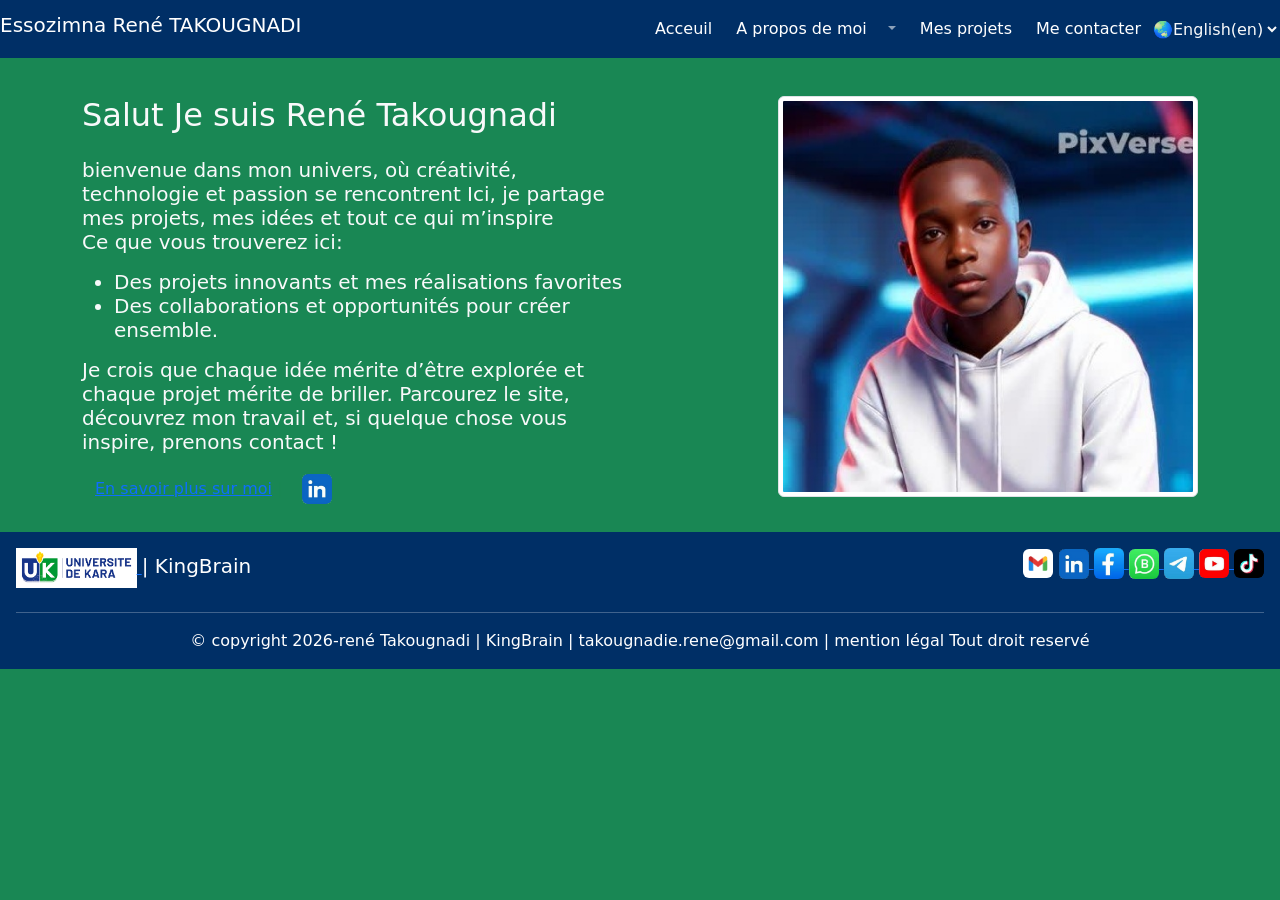
==== index.html @ d770fad6 "Deposit" ====
<!DOCTYPE html>
<html lang="fr">
    <head>
        <meta charset="UTF-8">
        <meta name="viewport" content="width=device-width, initial-scale=1.0">
        <title>Acceuil</title>
        <link rel="stylesheet" href="bootstrap.css">
        <link rel="stylesheet" href="bootstrap.min.css">
        <script src="bootstrap.js"></script>
        <script src="bootstrap.bundle.min.js"></script>
        <script src="jquery.js"></script>
    </head>
    <body class="bg-success text-light" style="margin: 0px; padding: 0px;">

        <header style="position: fixed;  left: 0; right: 0; background-color: #002f66; color: white;">    
            <nav class="navbar navbar-expand-lg navbar-dark">
                <a href="a_propos.html" class="nav-link"><h5 class="navbar-brand">Essozimna René TAKOUGNADI</h5></a>                   
                <button class="navbar-toggler" float="right" data-bs-toggle="collapse" data-bs-target="#menu">
                    Menu
                    <span class="navbar-toggler-icon"></span>
                </button>
                    <div class="collapse navbar-collapse" id="menu">
                        <ul class="navbar-nav ms-auto gap-2">
                            <li class="nav-item"><a href="index.html" class="nav-link d-inline text-white" >Acceuil</a></li>
                            <li class="nav-item dropdown">
                                <a href="a_propos.html" class="nav-link d-inline text-white">A propos de moi</a>
                                <a href="#" class="nav-link dropdown-toggle dropdown-toggle-split d-inline" role="button" data-bs-toggle="dropdown"></a>
                                <ul class="dropdown-menu">
                                    <li class="dropdown"><a href="#moi" class="dropdown-item">Presentation</a></li>
                                    <li class="dropdown"><a href="#comp" class="dropdown-item">Compétences</a></li>
                                    <li class="dropdown"><a href="#parcours" class="dropdown-item">Parcours</a></li>
                                    <li class="dropdown"><a href="#exppro" class="dropdown-item">Expérience proffessionnelle</a></li>
                                </ul>                               
                            </li>
                            <li class="nav-item"><a href="projet.html" class="nav-link d-inline text-white">Mes projets</a></li>
                            <li class="nav-item"><a href="contact.html" class="nav-link d-inline text-white">Me contacter</a></li>
                        </ul>
                    </div>                     
                </div> 
                <select style="float: right; border: none;" class="bg-transparent text-light d-block-inline">
                            
                    <option class="bg-light text-primary">🌏English(en)</option>
                    <option class="bg-light text-primary">🌏Français(fr)</option>
                </select>            
            </nav>                             
        </header>

        <!--Contenu-->
        <br><br><br><br>

        <section class="hero container">
            <div class="row">
                <div class="col-md-6 h5">
                    <p>
                        <span class="h2">Salut Je suis René Takougnadi</span><br><br>
                        bienvenue dans mon univers, où créativité, technologie et passion se rencontrent
                        Ici, je partage mes projets, mes idées et tout ce qui m’inspire<br>
                        Ce que vous trouverez ici:
                        <ul>
                            <li>Des projets innovants et mes réalisations favorites</li>
                            <li>Des collaborations et opportunités pour créer ensemble.</li>
                        </ul>
                        <p>
                            Je crois que chaque idée mérite d’être explorée et chaque projet mérite de briller. 
                            Parcourez le site, découvrez mon travail et, si quelque chose vous inspire, prenons contact !
                        </p>
                        <button class="btn btn-outline-success">
                            <a href="a_propos.html">En savoir plus sur moi</a> |
                        </button>
                        <a href="https://www.linkedin.com/in/essozimna-ren%C3%A9-takougnadi-261303391/?lipi=urn%3Ali%3Apage%3Ad_flagship3_feed%3BmwNUNf1jSlqGLLyle1q9UQ%3D%3D" target="_blank">
                            <img class="rounded" src="images/linkdin.jpg" alt="linkdin" width="30px">
                        </a>
                    </p>
                </div>
                <div class="col-md-6 text-center">             
                    <img style="float: right;" class="img-fluid img-thumbnail rounded" width="420px" src="images/photo3.jpg">       
                </div>
            </div>
        </section>
        
        <footer class="text-center p-3" style="background-color: #002f66; color: white;">
            <div style="float: left;" class="d-inline">
                <a href="https://univ-kara.org/">
                    <img height="40px" src="images/logouk.png" alt="universite de kara">
                </a>
                <span class="h5">| KingBrain</span>
            </div>
            <div>
                <div style="float: right;">
                    <a href="mailto:takougnadie.rene@gmail.com" target="_blank"><img class="rounded" width="30px" src="images/gmail.png" alt="mail"></a>
                    <a href="https://www.linkedin.com/in/essozimna-ren%C3%A9-takougnadi-261303391/?lipi=urn%3Ali%3Apage%3Ad_flagship3_feed%3BmwNUNf1jSlqGLLyle1q9UQ%3D%3D" target="_blank">
                        <img class="rounded" src="images/linkdin.jpg" alt="linkdin" width="30px">
                    </a>
                    <a href="https://web.facebook.com/stories/create/" target="_blank">
                        <img class="rounded" src="images/facebook.jpg" alt="facebook" width="30px">
                    </a>
                    <a href="https://wa.me/22897166139" target="_blank">
                        <img class="rounded" src="images/whatsapp.jpg" alt="whatsapp" width="30px">
                    </a>
                    <a href="https://t.me/Kingbrain2" target="_blank">
                        <img class="rounded" src="images/telegram.jpg" alt="telegram" width="30px">
                    </a>
                    <a href="https://www.youtube.com/@RenéTakougnadi" target="_blank">
                        <img class="rounded" src="images/youtube.jpg" alt="youtube" width="30px">
                    </a>
                    <a href="https://www.tiktok.com/@renetakougnadi" target="_blank">
                        <img class="rounded" src="images/tiktok.jpg" alt="tiktok" width="30px">
                    </a>

                </div>
            </div>            
            <br><br><hr>
            <p class="d-inline">&copy; copyright 2026-rené Takougnadi | KingBrain | takougnadie.rene@gmail.com | mention légal Tout droit reservé</p><br>        
        </footer>
    </body>
</html>
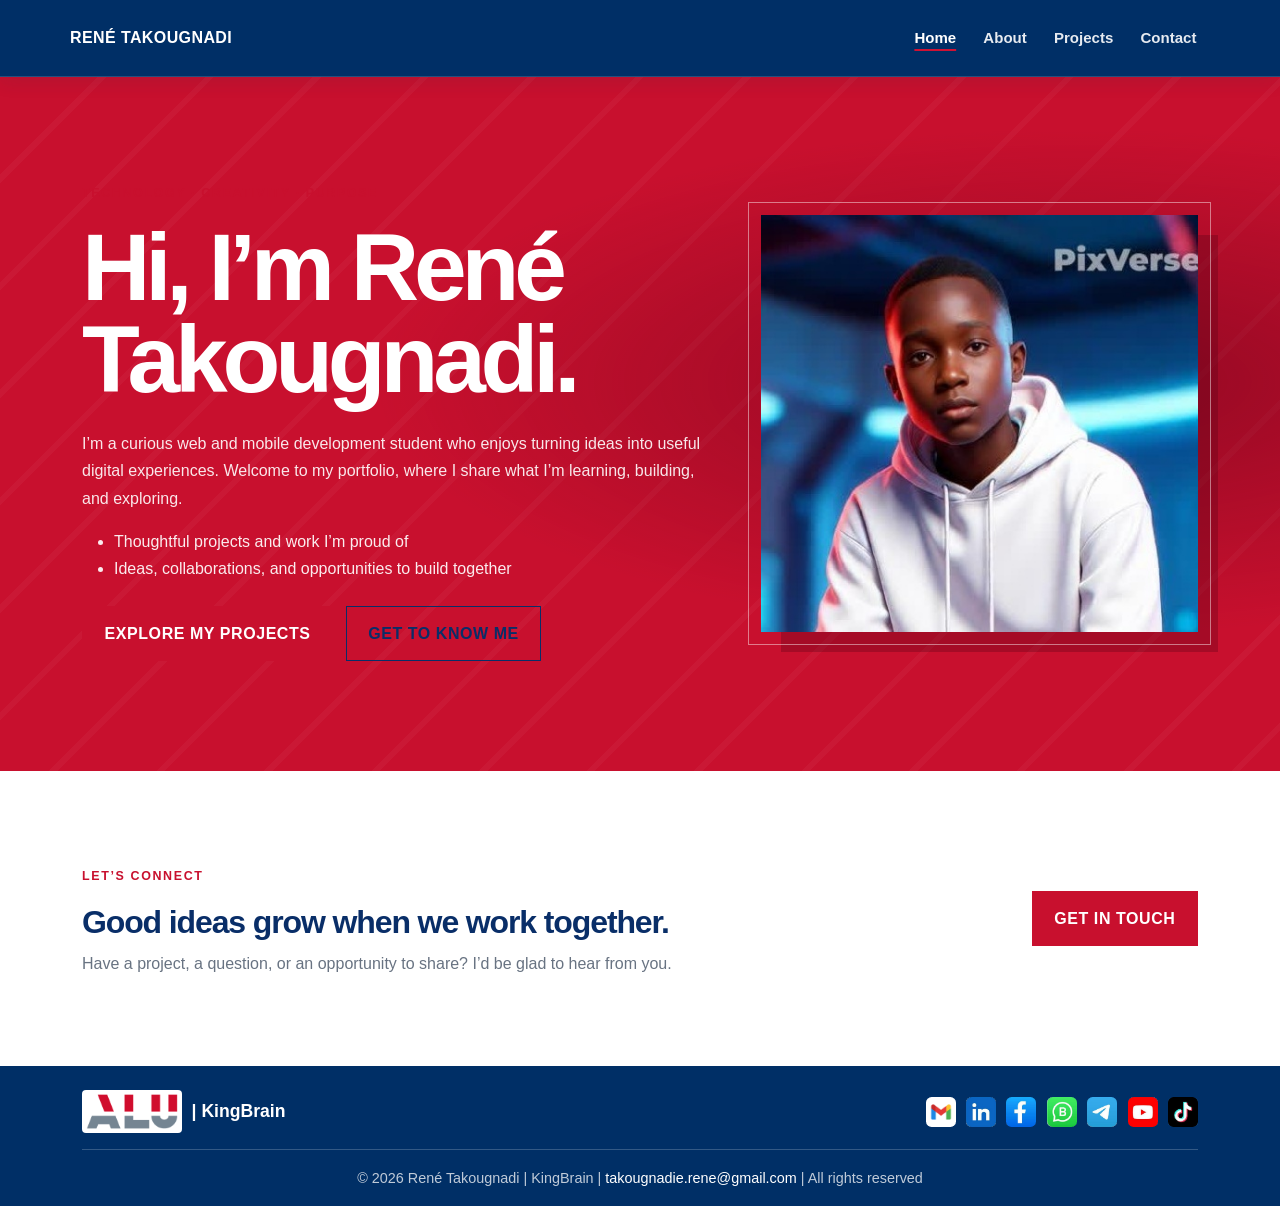
==== commit 24d02bd3: "Mise a jour experimental" ====
--- a/index.html
+++ b/index.html
@@ -1,116 +1,89 @@
-<!DOCTYPE html>
-<html lang="fr">
-    <head>
-        <meta charset="UTF-8">
-        <meta name="viewport" content="width=device-width, initial-scale=1.0">
-        <title>Acceuil</title>
-        <link rel="stylesheet" href="bootstrap.css">
-        <link rel="stylesheet" href="bootstrap.min.css">
-        <script src="bootstrap.js"></script>
-        <script src="bootstrap.bundle.min.js"></script>
-        <script src="jquery.js"></script>
-    </head>
-    <body class="bg-success text-light" style="margin: 0px; padding: 0px;">
+<!doctype html>
+<html lang="en">
+  <head>
+    <meta charset="UTF-8">
+    <meta name="viewport" content="width=device-width, initial-scale=1">
+    <meta name="theme-color" content="#182a45">
+    <title>René Takougnadi | Portfolio</title>
+    <link rel="stylesheet" href="bootstrap.min.css">
+    <link rel="stylesheet" href="site.css">
+  </head>
+  <body>
+    <header class="site-header">
+      <nav class="navbar navbar-expand-lg container" aria-label="Main navigation">
+        <a class="navbar-brand" href="index.html">RENÉ TAKOUGNADI</a>
+        <button class="navbar-toggler" type="button" data-bs-toggle="collapse" data-bs-target="#main-menu" aria-controls="main-menu" aria-expanded="false" aria-label="Toggle navigation">
+          <span class="navbar-toggler-icon"></span>
+        </button>
+        <div class="collapse navbar-collapse" id="main-menu">
+          <ul class="navbar-nav ms-auto">
+            <li class="nav-item"><a class="nav-link active" aria-current="page" href="index.html">Home</a></li>
+            <li class="nav-item"><a class="nav-link" href="a_propos.html">About</a></li>
+            <li class="nav-item"><a class="nav-link" href="projet.html">Projects</a></li>
+            <li class="nav-item"><a class="nav-link" href="contact.html">Contact</a></li>
+          </ul>
+        </div>
+      </nav>
+    </header>
 
-        <header style="position: fixed;  left: 0; right: 0; background-color: #002f66; color: white;">    
-            <nav class="navbar navbar-expand-lg navbar-dark">
-                <a href="a_propos.html" class="nav-link"><h5 class="navbar-brand">Essozimna René TAKOUGNADI</h5></a>                   
-                <button class="navbar-toggler" float="right" data-bs-toggle="collapse" data-bs-target="#menu">
-                    Menu
-                    <span class="navbar-toggler-icon"></span>
-                </button>
-                    <div class="collapse navbar-collapse" id="menu">
-                        <ul class="navbar-nav ms-auto gap-2">
-                            <li class="nav-item"><a href="index.html" class="nav-link d-inline text-white" >Acceuil</a></li>
-                            <li class="nav-item dropdown">
-                                <a href="a_propos.html" class="nav-link d-inline text-white">A propos de moi</a>
-                                <a href="#" class="nav-link dropdown-toggle dropdown-toggle-split d-inline" role="button" data-bs-toggle="dropdown"></a>
-                                <ul class="dropdown-menu">
-                                    <li class="dropdown"><a href="#moi" class="dropdown-item">Presentation</a></li>
-                                    <li class="dropdown"><a href="#comp" class="dropdown-item">Compétences</a></li>
-                                    <li class="dropdown"><a href="#parcours" class="dropdown-item">Parcours</a></li>
-                                    <li class="dropdown"><a href="#exppro" class="dropdown-item">Expérience proffessionnelle</a></li>
-                                </ul>                               
-                            </li>
-                            <li class="nav-item"><a href="projet.html" class="nav-link d-inline text-white">Mes projets</a></li>
-                            <li class="nav-item"><a href="contact.html" class="nav-link d-inline text-white">Me contacter</a></li>
-                        </ul>
-                    </div>                     
-                </div> 
-                <select style="float: right; border: none;" class="bg-transparent text-light d-block-inline">
-                            
-                    <option class="bg-light text-primary">🌏English(en)</option>
-                    <option class="bg-light text-primary">🌏Français(fr)</option>
-                </select>            
-            </nav>                             
-        </header>
+    <main>
+      <section class="hero">
+        <div class="container">
+          <div class="row align-items-center g-5">
+            <div class="col-lg-7">
+              <span class="eyebrow">Technology · Creativity · Purpose</span>
+              <h1>Hi, I’m René Takougnadi.</h1>
+              <p class="mt-4">I’m a curious web and mobile development student who enjoys turning ideas into useful digital experiences. Welcome to my portfolio, where I share what I’m learning, building, and exploring.</p>
+              <ul class="muted mb-4">
+                <li>Thoughtful projects and work I’m proud of</li>
+                <li>Ideas, collaborations, and opportunities to build together</li>
+              </ul>
+              <a class="btn btn-brand me-2 mb-2" href="projet.html">Explore my projects</a>
+              <a class="btn btn-outline-brand mb-2" href="a_propos.html">Get to know me</a>
+            </div>
+            <div class="col-lg-5 text-center">
+              <img class="hero-image" src="images/photo3.jpg" alt="René Takougnadi">
+            </div>
+          </div>
+        </div>
+      </section>
 
-        <!--Contenu-->
-        <br><br><br><br>
+      <section class="container section-space">
+        <div class="row align-items-center g-4">
+          <div class="col-lg-8">
+            <span class="eyebrow">Let’s connect</span>
+            <h2 class="section-title mb-2">Good ideas grow when we work together.</h2>
+            <p class="muted mb-0">Have a project, a question, or an opportunity to share? I’d be glad to hear from you.</p>
+          </div>
+          <div class="col-lg-4 text-lg-end">
+            <a class="btn btn-brand" href="contact.html">Get in touch</a>
+          </div>
+        </div>
+      </section>
+    </main>
 
-        <section class="hero container">
-            <div class="row">
-                <div class="col-md-6 h5">
-                    <p>
-                        <span class="h2">Salut Je suis René Takougnadi</span><br><br>
-                        bienvenue dans mon univers, où créativité, technologie et passion se rencontrent
-                        Ici, je partage mes projets, mes idées et tout ce qui m’inspire<br>
-                        Ce que vous trouverez ici:
-                        <ul>
-                            <li>Des projets innovants et mes réalisations favorites</li>
-                            <li>Des collaborations et opportunités pour créer ensemble.</li>
-                        </ul>
-                        <p>
-                            Je crois que chaque idée mérite d’être explorée et chaque projet mérite de briller. 
-                            Parcourez le site, découvrez mon travail et, si quelque chose vous inspire, prenons contact !
-                        </p>
-                        <button class="btn btn-outline-success">
-                            <a href="a_propos.html">En savoir plus sur moi</a> |
-                        </button>
-                        <a href="https://www.linkedin.com/in/essozimna-ren%C3%A9-takougnadi-261303391/?lipi=urn%3Ali%3Apage%3Ad_flagship3_feed%3BmwNUNf1jSlqGLLyle1q9UQ%3D%3D" target="_blank">
-                            <img class="rounded" src="images/linkdin.jpg" alt="linkdin" width="30px">
-                        </a>
-                    </p>
-                </div>
-                <div class="col-md-6 text-center">             
-                    <img style="float: right;" class="img-fluid img-thumbnail rounded" width="420px" src="images/photo3.jpg">       
-                </div>
-            </div>
-        </section>
-        
-        <footer class="text-center p-3" style="background-color: #002f66; color: white;">
-            <div style="float: left;" class="d-inline">
-                <a href="https://univ-kara.org/">
-                    <img height="40px" src="images/logouk.png" alt="universite de kara">
-                </a>
-                <span class="h5">| KingBrain</span>
-            </div>
-            <div>
-                <div style="float: right;">
-                    <a href="mailto:takougnadie.rene@gmail.com" target="_blank"><img class="rounded" width="30px" src="images/gmail.png" alt="mail"></a>
-                    <a href="https://www.linkedin.com/in/essozimna-ren%C3%A9-takougnadi-261303391/?lipi=urn%3Ali%3Apage%3Ad_flagship3_feed%3BmwNUNf1jSlqGLLyle1q9UQ%3D%3D" target="_blank">
-                        <img class="rounded" src="images/linkdin.jpg" alt="linkdin" width="30px">
-                    </a>
-                    <a href="https://web.facebook.com/stories/create/" target="_blank">
-                        <img class="rounded" src="images/facebook.jpg" alt="facebook" width="30px">
-                    </a>
-                    <a href="https://wa.me/22897166139" target="_blank">
-                        <img class="rounded" src="images/whatsapp.jpg" alt="whatsapp" width="30px">
-                    </a>
-                    <a href="https://t.me/Kingbrain2" target="_blank">
-                        <img class="rounded" src="images/telegram.jpg" alt="telegram" width="30px">
-                    </a>
-                    <a href="https://www.youtube.com/@RenéTakougnadi" target="_blank">
-                        <img class="rounded" src="images/youtube.jpg" alt="youtube" width="30px">
-                    </a>
-                    <a href="https://www.tiktok.com/@renetakougnadi" target="_blank">
-                        <img class="rounded" src="images/tiktok.jpg" alt="tiktok" width="30px">
-                    </a>
-
-                </div>
-            </div>            
-            <br><br><hr>
-            <p class="d-inline">&copy; copyright 2026-rené Takougnadi | KingBrain | takougnadie.rene@gmail.com | mention légal Tout droit reservé</p><br>        
-        </footer>
-    </body>
-</html>+    <footer class="site-footer">
+      <div class="container">
+        <div class="footer-top">
+          <div class="footer-brand">
+            <a href="https://www.alueducation.com/" target="_blank" rel="noopener noreferrer" aria-label="African Leadership University website">
+              <img class="alu-logo" src="images/alu-logo.png" alt="African Leadership University">
+            </a>
+            <span>| KingBrain</span>
+          </div>
+          <div class="social-links" aria-label="Social media">
+            <a href="mailto:takougnadie.rene@gmail.com" aria-label="Email René"><img src="images/gmail.png" alt=""></a>
+            <a href="https://www.linkedin.com/in/essozimna-ren%C3%A9-takougnadi-261303391/" target="_blank" rel="noopener noreferrer" aria-label="LinkedIn"><img src="images/linkdin.jpg" alt=""></a>
+            <a href="https://web.facebook.com/stories/create/" target="_blank" rel="noopener noreferrer" aria-label="Facebook"><img src="images/facebook.jpg" alt=""></a>
+            <a href="https://wa.me/22897166139" target="_blank" rel="noopener noreferrer" aria-label="WhatsApp"><img src="images/whatsapp.jpg" alt=""></a>
+            <a href="https://t.me/Kingbrain2" target="_blank" rel="noopener noreferrer" aria-label="Telegram"><img src="images/telegram.jpg" alt=""></a>
+            <a href="https://www.youtube.com/@RenéTakougnadi" target="_blank" rel="noopener noreferrer" aria-label="YouTube"><img src="images/youtube.jpg" alt=""></a>
+            <a href="https://www.tiktok.com/@renetakougnadi" target="_blank" rel="noopener noreferrer" aria-label="TikTok"><img src="images/tiktok.jpg" alt=""></a>
+          </div>
+        </div>
+        <div class="footer-meta">&copy; 2026 René Takougnadi | KingBrain | <a href="mailto:takougnadie.rene@gmail.com">takougnadie.rene@gmail.com</a> | All rights reserved</div>
+      </div>
+    </footer>
+    <script src="bootstrap.bundle.min.js"></script>
+  </body>
+</html>
--- a/site.css
+++ b/site.css
@@ -0,0 +1,429 @@
+:root {
+  --alu-navy: #182a45;
+  --alu-red: #cf1234;
+  --alu-blue: #547f9e;
+  --alu-brand-navy: #092e68;
+  --alu-brand-red: #c8102e;
+  --ink: #202a36;
+  --muted: #687382;
+  --paper: #f3f3f1;
+  --line: #e2e6eb;
+}
+
+* {
+  box-sizing: border-box;
+}
+
+html {
+  scroll-behavior: smooth;
+}
+
+body {
+  margin: 0;
+  padding-top: 76px;
+  background: #fff;
+  color: var(--ink);
+  font-family: Inter, "Segoe UI", Arial, sans-serif;
+  line-height: 1.7;
+}
+
+a {
+  color: var(--alu-red);
+}
+
+a:hover {
+  color: #a80e29;
+}
+
+.site-header {
+  position: fixed;
+  z-index: 1030;
+  inset: 0 0 auto;
+  background: #002f66;
+  border-bottom: 1px solid rgba(255, 255, 255, 0.15);
+  box-shadow: 0 4px 18px rgba(24, 42, 69, 0.12);
+}
+
+.site-header .navbar {
+  min-height: 76px;
+}
+
+.site-header .navbar-brand {
+  color: #fff;
+  font-size: 1rem;
+  font-weight: 750;
+  letter-spacing: 0.025em;
+}
+
+.site-header .nav-link {
+  color: rgba(255, 255, 255, 0.9);
+  font-size: 0.94rem;
+  font-weight: 600;
+  padding: 0.6rem 0.85rem !important;
+}
+
+.site-header .nav-link:hover,
+.site-header .nav-link.active {
+  color: #fff;
+  text-decoration: underline;
+  text-decoration-color: #cf1234;
+  text-decoration-thickness: 2px;
+  text-underline-offset: 0.4rem;
+}
+
+.navbar-toggler {
+  border-color: rgba(255, 255, 255, 0.5);
+}
+
+.site-header .navbar-toggler-icon {
+  filter: brightness(0) invert(1);
+}
+
+.hero {
+  position: relative;
+  overflow: hidden;
+  padding: clamp(4rem, 8vw, 7.5rem) 0;
+  background-color: var(--alu-brand-red);
+  background-image:
+    radial-gradient(ellipse at 84% 44%, rgba(86, 0, 23, 0.46), transparent 46%),
+    repeating-linear-gradient(135deg, transparent 0 70px, rgba(255, 255, 255, 0.035) 70px 76px);
+  color: #fff;
+}
+
+.eyebrow {
+  display: inline-block;
+  margin-bottom: 1rem;
+  color: var(--alu-brand-red);
+  font-size: 0.78rem;
+  font-weight: 750;
+  letter-spacing: 0.13em;
+  text-transform: uppercase;
+}
+
+.hero h1,
+.page-heading h1 {
+  color: var(--alu-brand-navy);
+  font-weight: 850;
+  letter-spacing: -0.055em;
+}
+
+.hero h1 {
+  max-width: 10ch;
+  color: #fff;
+  font-size: clamp(3.25rem, 7.4vw, 6.75rem);
+  line-height: 0.98;
+}
+
+.hero p {
+  max-width: 42rem;
+  color: rgba(255, 255, 255, 0.9);
+  font-size: clamp(1rem, 1.25vw, 1.2rem);
+}
+
+.hero ul {
+  color: rgba(255, 255, 255, 0.92);
+}
+
+.hero-image {
+  max-height: 540px;
+  width: 100%;
+  object-fit: cover;
+  object-position: center;
+  border-radius: 0;
+  outline: 1px solid rgba(255, 255, 255, 0.45);
+  outline-offset: 12px;
+  box-shadow: 20px 20px 0 rgba(83, 0, 20, 0.3);
+}
+
+.btn-brand {
+  border: 1px solid var(--alu-brand-red);
+  border-radius: 0;
+  background: var(--alu-brand-red);
+  color: #fff;
+  font-weight: 700;
+  padding: 0.9rem 1.35rem;
+  text-transform: uppercase;
+  letter-spacing: 0.035em;
+}
+
+.btn-brand:hover {
+  border-color: #a40d27;
+  background: #a40d27;
+  color: #fff;
+}
+
+.btn-outline-brand {
+  border: 1px solid var(--alu-brand-navy);
+  border-radius: 0;
+  color: var(--alu-brand-navy);
+  font-weight: 700;
+  padding: 0.9rem 1.35rem;
+  text-transform: uppercase;
+  letter-spacing: 0.035em;
+}
+
+.btn-outline-brand:hover {
+  background: var(--alu-brand-navy);
+  color: #fff;
+}
+
+.page-heading {
+  position: relative;
+  overflow: hidden;
+  padding: clamp(3.5rem, 7vw, 6.25rem) 0;
+  background-color: var(--alu-brand-red);
+  background-image:
+    radial-gradient(ellipse at 86% 45%, rgba(86, 0, 23, 0.44), transparent 45%),
+    repeating-linear-gradient(135deg, transparent 0 78px, rgba(255, 255, 255, 0.035) 78px 84px);
+  color: #fff;
+}
+
+.page-heading h1 {
+  max-width: 12ch;
+  margin-bottom: 0.8rem;
+  color: #fff;
+  font-size: clamp(3rem, 7vw, 5.5rem);
+  line-height: 0.98;
+}
+
+.page-heading p {
+  max-width: 44rem;
+  margin: 0;
+  color: rgba(255, 255, 255, 0.9);
+  font-size: clamp(1rem, 1.4vw, 1.18rem);
+}
+
+.page-heading .eyebrow {
+  color: rgba(255, 255, 255, 0.76);
+}
+
+.section-space {
+  padding-top: clamp(3.5rem, 7vw, 6rem);
+  padding-bottom: clamp(3.5rem, 7vw, 6rem);
+}
+
+.section-title {
+  margin-bottom: 1.5rem;
+  color: var(--alu-brand-navy);
+  font-weight: 800;
+  letter-spacing: -0.035em;
+}
+
+.surface-card,
+.project-card,
+.contact-card {
+  height: 100%;
+  border: 0;
+  border-top: 4px solid var(--alu-brand-red);
+  border-radius: 0;
+  background: #fff;
+  box-shadow: 0 10px 32px rgba(9, 46, 104, 0.09);
+}
+
+.surface-card {
+  padding: 1.75rem;
+}
+
+.surface-card h2,
+.surface-card h3,
+.project-card h2,
+.contact-card h2 {
+  color: var(--alu-brand-navy);
+  font-weight: 800;
+  letter-spacing: -0.025em;
+}
+
+.surface-card ul {
+  margin-bottom: 0;
+  padding-left: 1.2rem;
+}
+
+.surface-card li + li {
+  margin-top: 0.45rem;
+}
+
+.project-card {
+  display: flex;
+  flex-direction: column;
+  overflow: hidden;
+  transition: transform 180ms ease, box-shadow 180ms ease;
+}
+
+.project-card:hover {
+  transform: translateY(-5px);
+  box-shadow: 0 18px 40px rgba(9, 46, 104, 0.16);
+}
+
+.project-card .card-body {
+  padding: 1.75rem;
+}
+
+.project-card .card-title {
+  color: var(--alu-brand-navy);
+  font-size: 1.55rem;
+  font-weight: 800;
+}
+
+.project-card .card-text,
+.muted {
+  color: var(--muted);
+}
+
+.project-card .card-footer {
+  margin-top: auto;
+  padding: 0 1.75rem 1.75rem;
+  border: 0;
+  background: #fff;
+}
+
+.badge-tech {
+  margin: 0 0.3rem 0.35rem 0;
+  border-radius: 0;
+  background: #e9edf3;
+  color: var(--alu-brand-navy);
+  font-weight: 650;
+}
+
+.contact-card {
+  padding: clamp(1.5rem, 3vw, 2.25rem);
+}
+
+.contact-details {
+  border-top: 0;
+  background: var(--alu-brand-navy);
+  color: #fff;
+}
+
+.contact-details h2,
+.contact-details strong {
+  color: #fff;
+}
+
+.contact-details .muted {
+  color: rgba(255, 255, 255, 0.8);
+}
+
+.contact-details a {
+  color: #ffb4c0;
+}
+
+.contact-map {
+  min-height: 320px;
+  width: 100%;
+  border: 0;
+  border-radius: 0;
+}
+
+.form-control,
+.form-select {
+  min-height: 48px;
+  border: 1px solid #d4dbe4;
+  border-radius: 0;
+}
+
+textarea.form-control {
+  min-height: 150px;
+}
+
+.form-control:focus,
+.form-select:focus {
+  border-color: var(--alu-brand-red);
+  box-shadow: 0 0 0 0.2rem rgba(200, 16, 46, 0.12);
+}
+
+.site-footer {
+  padding: 1.5rem 0 1rem;
+  background: #002f66;
+  color: #fff;
+}
+
+.site-footer a {
+  color: #fff;
+  text-decoration: none;
+}
+
+.site-footer a:hover {
+  color: #f4b3c0;
+}
+
+.alu-logo {
+  width: 100px;
+  height: auto;
+  padding: 0.25rem;
+  border-radius: 0.25rem;
+  background: #fff;
+}
+
+.footer-top {
+  display: flex;
+  align-items: center;
+  justify-content: space-between;
+  gap: 1rem;
+}
+
+.footer-brand {
+  display: flex;
+  align-items: center;
+  gap: 0.6rem;
+}
+
+.footer-brand span {
+  font-size: 1.1rem;
+  font-weight: 650;
+}
+
+.social-links {
+  display: flex;
+  gap: 0.65rem;
+  align-items: center;
+}
+
+.social-links img {
+  width: 30px;
+  height: 30px;
+  object-fit: cover;
+  border-radius: 0.35rem;
+}
+
+.footer-meta {
+  margin-top: 1rem;
+  padding-top: 1rem;
+  border-top: 1px solid rgba(255, 255, 255, 0.2);
+  color: rgba(255, 255, 255, 0.75);
+  font-size: 0.9rem;
+  text-align: center;
+}
+
+@media (max-width: 767.98px) {
+  body {
+    padding-top: 68px;
+  }
+
+  .site-header .navbar {
+    min-height: 68px;
+  }
+
+  .hero {
+    padding: 3.5rem 0;
+  }
+
+  .hero-image {
+    max-height: 400px;
+  }
+
+  .footer-top {
+    flex-direction: column;
+  }
+}
+
+@media (prefers-reduced-motion: reduce) {
+  html {
+    scroll-behavior: auto;
+  }
+
+  *,
+  *::before,
+  *::after {
+    transition-duration: 0.01ms !important;
+  }
+}
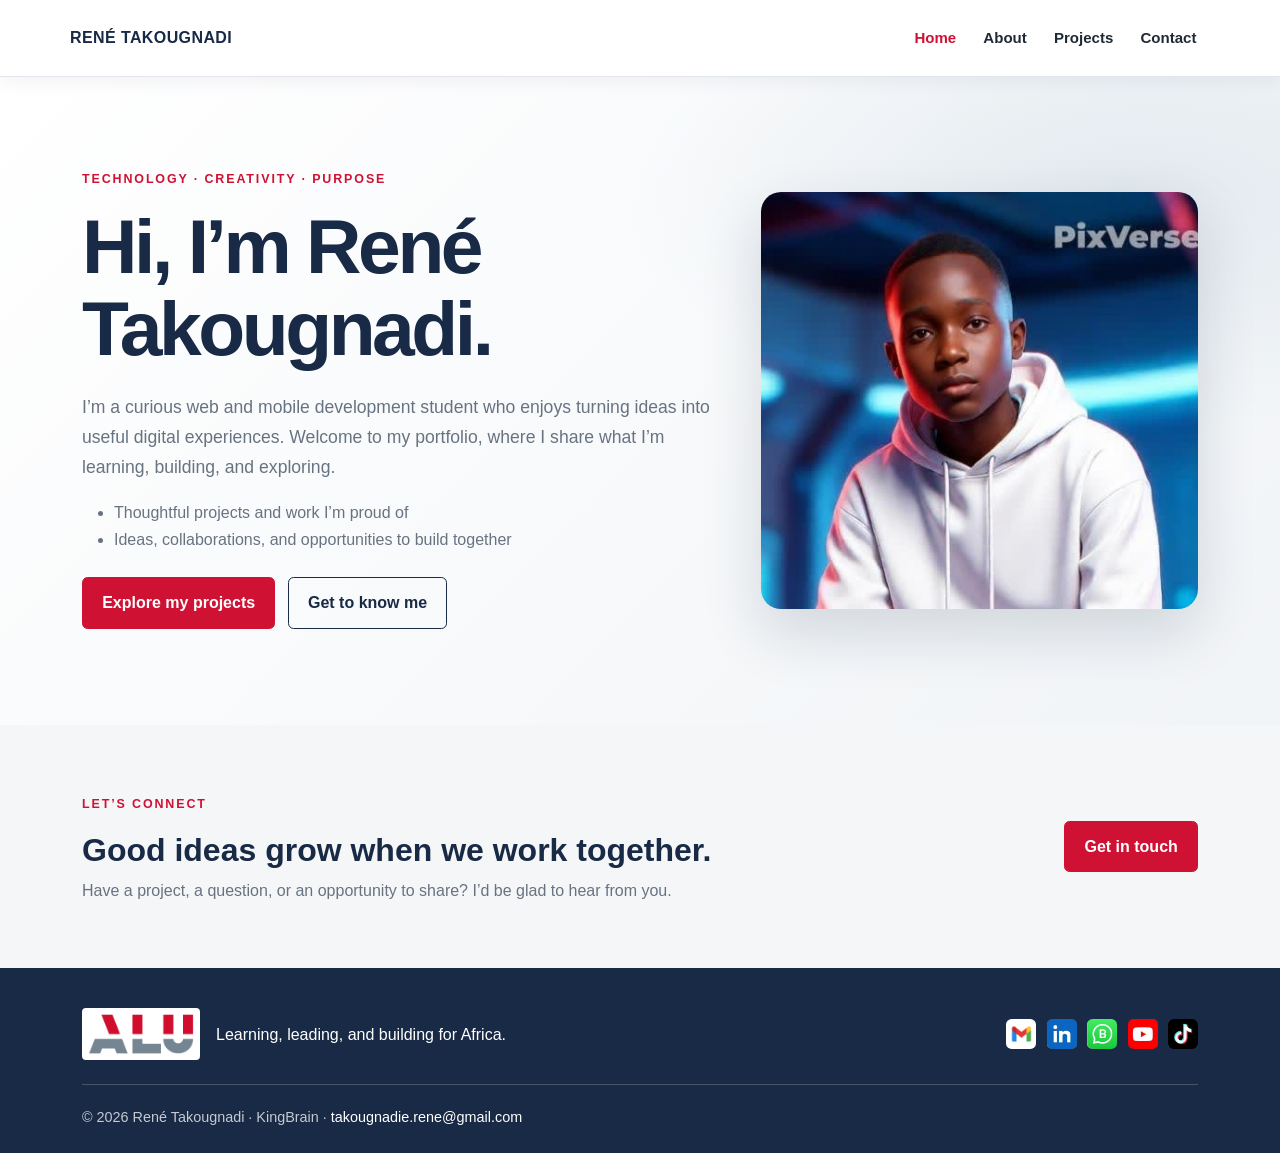
==== commit 1df45e3f: "Mise a jour experimental" ====
--- a/index.html
+++ b/index.html
@@ -64,24 +64,24 @@
 
     <footer class="site-footer">
       <div class="container">
-        <div class="footer-top">
-          <div class="footer-brand">
+        <div class="row align-items-center gy-4">
+          <div class="col-md-6 d-flex align-items-center gap-3">
             <a href="https://www.alueducation.com/" target="_blank" rel="noopener noreferrer" aria-label="African Leadership University website">
               <img class="alu-logo" src="images/alu-logo.png" alt="African Leadership University">
             </a>
-            <span>| KingBrain</span>
+            <span>Learning, leading, and building for Africa.</span>
           </div>
-          <div class="social-links" aria-label="Social media">
-            <a href="mailto:takougnadie.rene@gmail.com" aria-label="Email René"><img src="images/gmail.png" alt=""></a>
-            <a href="https://www.linkedin.com/in/essozimna-ren%C3%A9-takougnadi-261303391/" target="_blank" rel="noopener noreferrer" aria-label="LinkedIn"><img src="images/linkdin.jpg" alt=""></a>
-            <a href="https://web.facebook.com/stories/create/" target="_blank" rel="noopener noreferrer" aria-label="Facebook"><img src="images/facebook.jpg" alt=""></a>
-            <a href="https://wa.me/22897166139" target="_blank" rel="noopener noreferrer" aria-label="WhatsApp"><img src="images/whatsapp.jpg" alt=""></a>
-            <a href="https://t.me/Kingbrain2" target="_blank" rel="noopener noreferrer" aria-label="Telegram"><img src="images/telegram.jpg" alt=""></a>
-            <a href="https://www.youtube.com/@RenéTakougnadi" target="_blank" rel="noopener noreferrer" aria-label="YouTube"><img src="images/youtube.jpg" alt=""></a>
-            <a href="https://www.tiktok.com/@renetakougnadi" target="_blank" rel="noopener noreferrer" aria-label="TikTok"><img src="images/tiktok.jpg" alt=""></a>
+          <div class="col-md-6 d-flex justify-content-md-end">
+            <div class="social-links" aria-label="Social media">
+              <a href="mailto:takougnadie.rene@gmail.com" aria-label="Email René"><img src="images/gmail.png" alt=""></a>
+              <a href="https://www.linkedin.com/in/essozimna-ren%C3%A9-takougnadi-261303391/" target="_blank" rel="noopener noreferrer" aria-label="LinkedIn"><img src="images/linkdin.jpg" alt=""></a>
+              <a href="https://wa.me/22897166139" target="_blank" rel="noopener noreferrer" aria-label="WhatsApp"><img src="images/whatsapp.jpg" alt=""></a>
+              <a href="https://www.youtube.com/@RenéTakougnadi" target="_blank" rel="noopener noreferrer" aria-label="YouTube"><img src="images/youtube.jpg" alt=""></a>
+              <a href="https://www.tiktok.com/@renetakougnadi" target="_blank" rel="noopener noreferrer" aria-label="TikTok"><img src="images/tiktok.jpg" alt=""></a>
+            </div>
           </div>
         </div>
-        <div class="footer-meta">&copy; 2026 René Takougnadi | KingBrain | <a href="mailto:takougnadie.rene@gmail.com">takougnadie.rene@gmail.com</a> | All rights reserved</div>
+        <div class="footer-meta mt-4">&copy; 2026 René Takougnadi · KingBrain · <a href="mailto:takougnadie.rene@gmail.com">takougnadie.rene@gmail.com</a></div>
       </div>
     </footer>
     <script src="bootstrap.bundle.min.js"></script>
--- a/site.css
+++ b/site.css
@@ -2,11 +2,9 @@
   --alu-navy: #182a45;
   --alu-red: #cf1234;
   --alu-blue: #547f9e;
-  --alu-brand-navy: #092e68;
-  --alu-brand-red: #c8102e;
   --ink: #202a36;
   --muted: #687382;
-  --paper: #f3f3f1;
+  --paper: #f5f6f8;
   --line: #e2e6eb;
 }
 
@@ -21,7 +19,7 @@
 body {
   margin: 0;
   padding-top: 76px;
-  background: #fff;
+  background: var(--paper);
   color: var(--ink);
   font-family: Inter, "Segoe UI", Arial, sans-serif;
   line-height: 1.7;
@@ -39,9 +37,9 @@
   position: fixed;
   z-index: 1030;
   inset: 0 0 auto;
-  background: #002f66;
-  border-bottom: 1px solid rgba(255, 255, 255, 0.15);
-  box-shadow: 0 4px 18px rgba(24, 42, 69, 0.12);
+  background: rgba(255, 255, 255, 0.97);
+  border-bottom: 1px solid var(--line);
+  box-shadow: 0 4px 18px rgba(24, 42, 69, 0.06);
 }
 
 .site-header .navbar {
@@ -49,14 +47,14 @@
 }
 
 .site-header .navbar-brand {
-  color: #fff;
+  color: var(--alu-navy);
   font-size: 1rem;
   font-weight: 750;
   letter-spacing: 0.025em;
 }
 
 .site-header .nav-link {
-  color: rgba(255, 255, 255, 0.9);
+  color: var(--ink);
   font-size: 0.94rem;
   font-weight: 600;
   padding: 0.6rem 0.85rem !important;
@@ -64,173 +62,137 @@
 
 .site-header .nav-link:hover,
 .site-header .nav-link.active {
-  color: #fff;
-  text-decoration: underline;
-  text-decoration-color: #cf1234;
-  text-decoration-thickness: 2px;
-  text-underline-offset: 0.4rem;
+  color: var(--alu-red);
 }
 
 .navbar-toggler {
-  border-color: rgba(255, 255, 255, 0.5);
-}
-
-.site-header .navbar-toggler-icon {
-  filter: brightness(0) invert(1);
+  border-color: var(--line);
+  color: var(--alu-navy);
 }
 
 .hero {
   position: relative;
   overflow: hidden;
-  padding: clamp(4rem, 8vw, 7.5rem) 0;
-  background-color: var(--alu-brand-red);
-  background-image:
-    radial-gradient(ellipse at 84% 44%, rgba(86, 0, 23, 0.46), transparent 46%),
-    repeating-linear-gradient(135deg, transparent 0 70px, rgba(255, 255, 255, 0.035) 70px 76px);
-  color: #fff;
+  padding: 5.5rem 0;
+  background:
+    radial-gradient(ellipse at 88% 18%, rgba(84, 127, 158, 0.12), transparent 32%),
+    linear-gradient(135deg, #fff 0%, #f1f4f7 100%);
 }
 
 .eyebrow {
   display: inline-block;
   margin-bottom: 1rem;
-  color: var(--alu-brand-red);
+  color: var(--alu-red);
   font-size: 0.78rem;
   font-weight: 750;
-  letter-spacing: 0.13em;
+  letter-spacing: 0.15em;
   text-transform: uppercase;
 }
 
 .hero h1,
 .page-heading h1 {
-  color: var(--alu-brand-navy);
-  font-weight: 850;
-  letter-spacing: -0.055em;
+  color: var(--alu-navy);
+  font-weight: 800;
+  letter-spacing: -0.045em;
 }
 
 .hero h1 {
-  max-width: 10ch;
-  color: #fff;
-  font-size: clamp(3.25rem, 7.4vw, 6.75rem);
-  line-height: 0.98;
+  max-width: 12ch;
+  font-size: clamp(2.8rem, 6vw, 5rem);
+  line-height: 1.06;
 }
 
 .hero p {
   max-width: 42rem;
-  color: rgba(255, 255, 255, 0.9);
-  font-size: clamp(1rem, 1.25vw, 1.2rem);
-}
-
-.hero ul {
-  color: rgba(255, 255, 255, 0.92);
+  color: var(--muted);
+  font-size: 1.1rem;
 }
 
 .hero-image {
-  max-height: 540px;
+  max-height: 510px;
   width: 100%;
   object-fit: cover;
   object-position: center;
-  border-radius: 0;
-  outline: 1px solid rgba(255, 255, 255, 0.45);
-  outline-offset: 12px;
-  box-shadow: 20px 20px 0 rgba(83, 0, 20, 0.3);
+  border-radius: 1.25rem;
+  box-shadow: 0 24px 60px rgba(24, 42, 69, 0.16);
 }
 
 .btn-brand {
-  border: 1px solid var(--alu-brand-red);
-  border-radius: 0;
-  background: var(--alu-brand-red);
+  border: 1px solid var(--alu-red);
+  border-radius: 0.35rem;
+  background: var(--alu-red);
   color: #fff;
   font-weight: 700;
-  padding: 0.9rem 1.35rem;
-  text-transform: uppercase;
-  letter-spacing: 0.035em;
+  padding: 0.8rem 1.2rem;
 }
 
 .btn-brand:hover {
-  border-color: #a40d27;
-  background: #a40d27;
+  border-color: #a80e29;
+  background: #a80e29;
   color: #fff;
 }
 
 .btn-outline-brand {
-  border: 1px solid var(--alu-brand-navy);
-  border-radius: 0;
-  color: var(--alu-brand-navy);
+  border: 1px solid var(--alu-navy);
+  border-radius: 0.35rem;
+  color: var(--alu-navy);
   font-weight: 700;
-  padding: 0.9rem 1.35rem;
-  text-transform: uppercase;
-  letter-spacing: 0.035em;
+  padding: 0.8rem 1.2rem;
 }
 
 .btn-outline-brand:hover {
-  background: var(--alu-brand-navy);
+  background: var(--alu-navy);
   color: #fff;
 }
 
 .page-heading {
-  position: relative;
-  overflow: hidden;
-  padding: clamp(3.5rem, 7vw, 6.25rem) 0;
-  background-color: var(--alu-brand-red);
-  background-image:
-    radial-gradient(ellipse at 86% 45%, rgba(86, 0, 23, 0.44), transparent 45%),
-    repeating-linear-gradient(135deg, transparent 0 78px, rgba(255, 255, 255, 0.035) 78px 84px);
-  color: #fff;
+  padding: 3.6rem 0 2.8rem;
+  background: #fff;
+  border-bottom: 1px solid var(--line);
 }
 
 .page-heading h1 {
-  max-width: 12ch;
-  margin-bottom: 0.8rem;
-  color: #fff;
-  font-size: clamp(3rem, 7vw, 5.5rem);
-  line-height: 0.98;
+  margin-bottom: 0.6rem;
+  font-size: clamp(2.25rem, 5vw, 3.5rem);
 }
 
 .page-heading p {
-  max-width: 44rem;
   margin: 0;
-  color: rgba(255, 255, 255, 0.9);
-  font-size: clamp(1rem, 1.4vw, 1.18rem);
-}
-
-.page-heading .eyebrow {
-  color: rgba(255, 255, 255, 0.76);
+  color: var(--muted);
+  font-size: 1.08rem;
 }
 
 .section-space {
-  padding-top: clamp(3.5rem, 7vw, 6rem);
-  padding-bottom: clamp(3.5rem, 7vw, 6rem);
+  padding-top: 4rem;
+  padding-bottom: 4rem;
 }
 
 .section-title {
   margin-bottom: 1.5rem;
-  color: var(--alu-brand-navy);
-  font-weight: 800;
-  letter-spacing: -0.035em;
+  color: var(--alu-navy);
+  font-weight: 750;
 }
 
 .surface-card,
 .project-card,
 .contact-card {
   height: 100%;
-  border: 0;
-  border-top: 4px solid var(--alu-brand-red);
-  border-radius: 0;
+  border: 1px solid var(--line);
+  border-radius: 0.75rem;
   background: #fff;
-  box-shadow: 0 10px 32px rgba(9, 46, 104, 0.09);
+  box-shadow: 0 12px 32px rgba(24, 42, 69, 0.055);
 }
 
 .surface-card {
-  padding: 1.75rem;
+  padding: 1.5rem;
 }
 
 .surface-card h2,
 .surface-card h3,
 .project-card h2,
 .contact-card h2 {
-  color: var(--alu-brand-navy);
-  font-weight: 800;
-  letter-spacing: -0.025em;
+  color: var(--alu-navy);
+  font-weight: 750;
 }
 
 .surface-card ul {
@@ -250,18 +212,17 @@
 }
 
 .project-card:hover {
-  transform: translateY(-5px);
-  box-shadow: 0 18px 40px rgba(9, 46, 104, 0.16);
+  transform: translateY(-4px);
+  box-shadow: 0 18px 40px rgba(24, 42, 69, 0.12);
 }
 
 .project-card .card-body {
-  padding: 1.75rem;
+  padding: 1.5rem;
 }
 
 .project-card .card-title {
-  color: var(--alu-brand-navy);
-  font-size: 1.55rem;
-  font-weight: 800;
+  color: var(--alu-navy);
+  font-weight: 750;
 }
 
 .project-card .card-text,
@@ -271,69 +232,42 @@
 
 .project-card .card-footer {
   margin-top: auto;
-  padding: 0 1.75rem 1.75rem;
+  padding: 0 1.5rem 1.5rem;
   border: 0;
   background: #fff;
 }
 
 .badge-tech {
   margin: 0 0.3rem 0.35rem 0;
-  border-radius: 0;
-  background: #e9edf3;
-  color: var(--alu-brand-navy);
+  background: #edf1f5;
+  color: var(--alu-navy);
   font-weight: 650;
 }
 
 .contact-card {
-  padding: clamp(1.5rem, 3vw, 2.25rem);
-}
-
-.contact-details {
-  border-top: 0;
-  background: var(--alu-brand-navy);
-  color: #fff;
-}
-
-.contact-details h2,
-.contact-details strong {
-  color: #fff;
-}
-
-.contact-details .muted {
-  color: rgba(255, 255, 255, 0.8);
-}
-
-.contact-details a {
-  color: #ffb4c0;
+  padding: 1.75rem;
 }
 
 .contact-map {
   min-height: 320px;
   width: 100%;
   border: 0;
-  border-radius: 0;
+  border-radius: 0.65rem;
 }
 
 .form-control,
 .form-select {
   min-height: 48px;
-  border: 1px solid #d4dbe4;
-  border-radius: 0;
+  border-color: var(--line);
 }
 
 textarea.form-control {
   min-height: 150px;
 }
 
-.form-control:focus,
-.form-select:focus {
-  border-color: var(--alu-brand-red);
-  box-shadow: 0 0 0 0.2rem rgba(200, 16, 46, 0.12);
-}
-
 .site-footer {
-  padding: 1.5rem 0 1rem;
-  background: #002f66;
+  padding: 2.5rem 0 1.5rem;
+  background: var(--alu-navy);
   color: #fff;
 }
 
@@ -347,29 +281,11 @@
 }
 
 .alu-logo {
-  width: 100px;
+  width: 118px;
   height: auto;
-  padding: 0.25rem;
+  padding: 0.35rem;
   border-radius: 0.25rem;
   background: #fff;
-}
-
-.footer-top {
-  display: flex;
-  align-items: center;
-  justify-content: space-between;
-  gap: 1rem;
-}
-
-.footer-brand {
-  display: flex;
-  align-items: center;
-  gap: 0.6rem;
-}
-
-.footer-brand span {
-  font-size: 1.1rem;
-  font-weight: 650;
 }
 
 .social-links {
@@ -386,12 +302,10 @@
 }
 
 .footer-meta {
-  margin-top: 1rem;
-  padding-top: 1rem;
+  padding-top: 1.25rem;
   border-top: 1px solid rgba(255, 255, 255, 0.2);
   color: rgba(255, 255, 255, 0.75);
   font-size: 0.9rem;
-  text-align: center;
 }
 
 @media (max-width: 767.98px) {
@@ -409,10 +323,6 @@
 
   .hero-image {
     max-height: 400px;
-  }
-
-  .footer-top {
-    flex-direction: column;
   }
 }
 
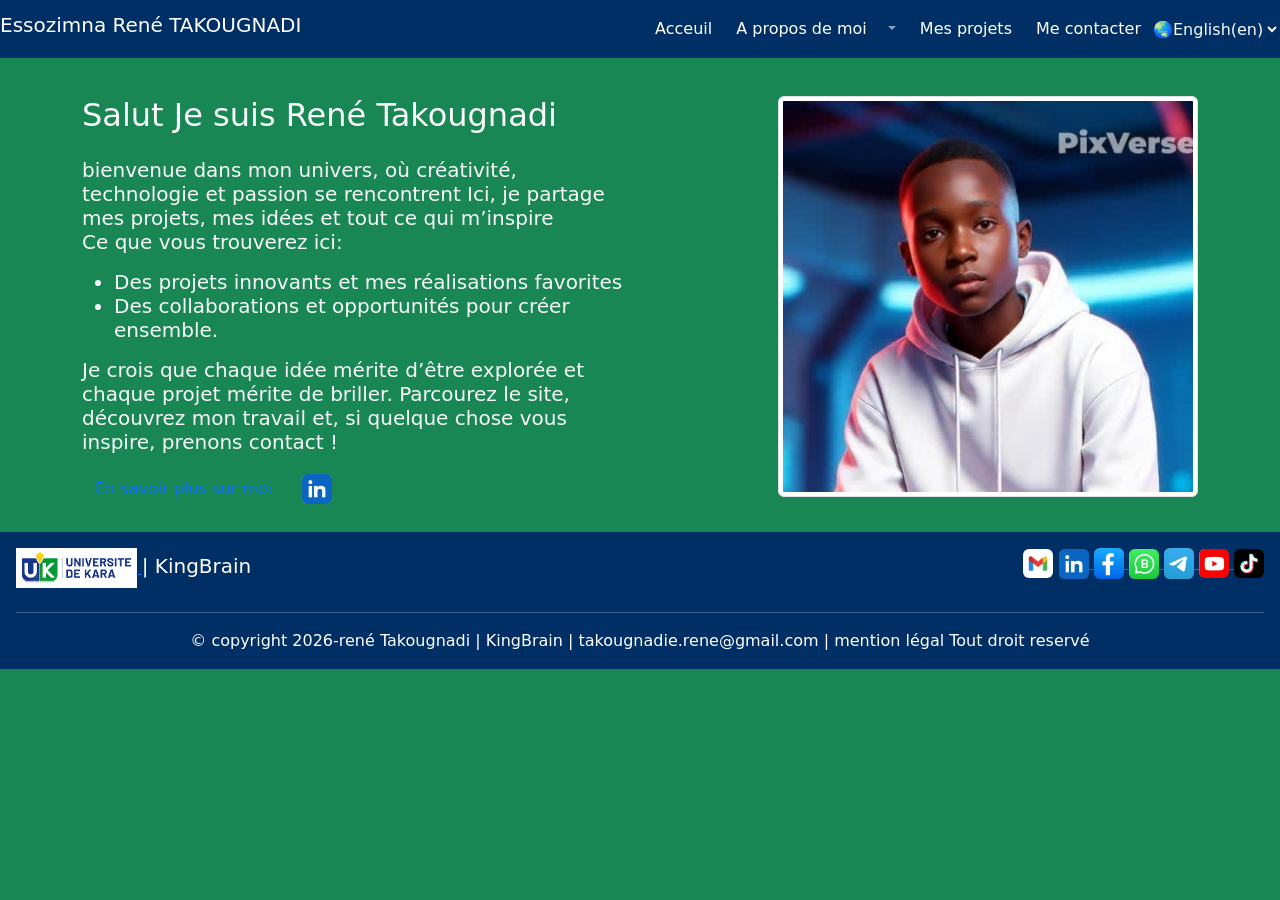
==== commit 14472a8a: "Restore original portfolio website Co-authored-by: Copilot <223556219+Copilot@users.noreply.github.c" ====
--- a/index.html
+++ b/index.html
@@ -1,89 +1,116 @@
-<!doctype html>
-<html lang="en">
-  <head>
-    <meta charset="UTF-8">
-    <meta name="viewport" content="width=device-width, initial-scale=1">
-    <meta name="theme-color" content="#182a45">
-    <title>René Takougnadi | Portfolio</title>
-    <link rel="stylesheet" href="bootstrap.min.css">
-    <link rel="stylesheet" href="site.css">
-  </head>
-  <body>
-    <header class="site-header">
-      <nav class="navbar navbar-expand-lg container" aria-label="Main navigation">
-        <a class="navbar-brand" href="index.html">RENÉ TAKOUGNADI</a>
-        <button class="navbar-toggler" type="button" data-bs-toggle="collapse" data-bs-target="#main-menu" aria-controls="main-menu" aria-expanded="false" aria-label="Toggle navigation">
-          <span class="navbar-toggler-icon"></span>
-        </button>
-        <div class="collapse navbar-collapse" id="main-menu">
-          <ul class="navbar-nav ms-auto">
-            <li class="nav-item"><a class="nav-link active" aria-current="page" href="index.html">Home</a></li>
-            <li class="nav-item"><a class="nav-link" href="a_propos.html">About</a></li>
-            <li class="nav-item"><a class="nav-link" href="projet.html">Projects</a></li>
-            <li class="nav-item"><a class="nav-link" href="contact.html">Contact</a></li>
-          </ul>
-        </div>
-      </nav>
-    </header>
+<!DOCTYPE html>
+<html lang="fr">
+    <head>
+        <meta charset="UTF-8">
+        <meta name="viewport" content="width=device-width, initial-scale=1.0">
+        <title>Acceuil</title>
+        <link rel="stylesheet" href="bootstrap.css">
+        <link rel="stylesheet" href="bootstrap.min.css">
+        <script src="bootstrap.js"></script>
+        <script src="bootstrap.bundle.min.js"></script>
+        <script src="jquery.js"></script>
+    </head>
+    <body class="bg-success text-light" style="margin: 0px; padding: 0px;">
 
-    <main>
-      <section class="hero">
-        <div class="container">
-          <div class="row align-items-center g-5">
-            <div class="col-lg-7">
-              <span class="eyebrow">Technology · Creativity · Purpose</span>
-              <h1>Hi, I’m René Takougnadi.</h1>
-              <p class="mt-4">I’m a curious web and mobile development student who enjoys turning ideas into useful digital experiences. Welcome to my portfolio, where I share what I’m learning, building, and exploring.</p>
-              <ul class="muted mb-4">
-                <li>Thoughtful projects and work I’m proud of</li>
-                <li>Ideas, collaborations, and opportunities to build together</li>
-              </ul>
-              <a class="btn btn-brand me-2 mb-2" href="projet.html">Explore my projects</a>
-              <a class="btn btn-outline-brand mb-2" href="a_propos.html">Get to know me</a>
+        <header style="position: fixed;  left: 0; right: 0; background-color: #002f66; color: white;">    
+            <nav class="navbar navbar-expand-lg navbar-dark">
+                <a href="a_propos.html" class="nav-link"><h5 class="navbar-brand">Essozimna René TAKOUGNADI</h5></a>                   
+                <button class="navbar-toggler" float="right" data-bs-toggle="collapse" data-bs-target="#menu">
+                    Menu
+                    <span class="navbar-toggler-icon"></span>
+                </button>
+                    <div class="collapse navbar-collapse" id="menu">
+                        <ul class="navbar-nav ms-auto gap-2">
+                            <li class="nav-item"><a href="index.html" class="nav-link d-inline text-white" >Acceuil</a></li>
+                            <li class="nav-item dropdown">
+                                <a href="a_propos.html" class="nav-link d-inline text-white">A propos de moi</a>
+                                <a href="#" class="nav-link dropdown-toggle dropdown-toggle-split d-inline" role="button" data-bs-toggle="dropdown"></a>
+                                <ul class="dropdown-menu">
+                                    <li class="dropdown"><a href="#moi" class="dropdown-item">Presentation</a></li>
+                                    <li class="dropdown"><a href="#comp" class="dropdown-item">Compétences</a></li>
+                                    <li class="dropdown"><a href="#parcours" class="dropdown-item">Parcours</a></li>
+                                    <li class="dropdown"><a href="#exppro" class="dropdown-item">Expérience proffessionnelle</a></li>
+                                </ul>                               
+                            </li>
+                            <li class="nav-item"><a href="projet.html" class="nav-link d-inline text-white">Mes projets</a></li>
+                            <li class="nav-item"><a href="contact.html" class="nav-link d-inline text-white">Me contacter</a></li>
+                        </ul>
+                    </div>                     
+                </div> 
+                <select style="float: right; border: none;" class="bg-transparent text-light d-block-inline">
+                            
+                    <option class="bg-light text-primary">🌏English(en)</option>
+                    <option class="bg-light text-primary">🌏Français(fr)</option>
+                </select>            
+            </nav>                             
+        </header>
+
+        <!--Contenu-->
+        <br><br><br><br>
+
+        <section class="hero container">
+            <div class="row">
+                <div class="col-md-6 h5">
+                    <p>
+                        <span class="h2">Salut Je suis René Takougnadi</span><br><br>
+                        bienvenue dans mon univers, où créativité, technologie et passion se rencontrent
+                        Ici, je partage mes projets, mes idées et tout ce qui m’inspire<br>
+                        Ce que vous trouverez ici:
+                        <ul>
+                            <li>Des projets innovants et mes réalisations favorites</li>
+                            <li>Des collaborations et opportunités pour créer ensemble.</li>
+                        </ul>
+                        <p>
+                            Je crois que chaque idée mérite d’être explorée et chaque projet mérite de briller. 
+                            Parcourez le site, découvrez mon travail et, si quelque chose vous inspire, prenons contact !
+                        </p>
+                        <button class="btn btn-outline-success">
+                            <a href="a_propos.html">En savoir plus sur moi</a> |
+                        </button>
+                        <a href="https://www.linkedin.com/in/essozimna-ren%C3%A9-takougnadi-261303391/?lipi=urn%3Ali%3Apage%3Ad_flagship3_feed%3BmwNUNf1jSlqGLLyle1q9UQ%3D%3D" target="_blank">
+                            <img class="rounded" src="images/linkdin.jpg" alt="linkdin" width="30px">
+                        </a>
+                    </p>
+                </div>
+                <div class="col-md-6 text-center">             
+                    <img style="float: right;" class="img-fluid img-thumbnail rounded" width="420px" src="images/photo3.jpg">       
+                </div>
             </div>
-            <div class="col-lg-5 text-center">
-              <img class="hero-image" src="images/photo3.jpg" alt="René Takougnadi">
+        </section>
+        
+        <footer class="text-center p-3" style="background-color: #002f66; color: white;">
+            <div style="float: left;" class="d-inline">
+                <a href="https://univ-kara.org/">
+                    <img height="40px" src="images/logouk.png" alt="universite de kara">
+                </a>
+                <span class="h5">| KingBrain</span>
             </div>
-          </div>
-        </div>
-      </section>
+            <div>
+                <div style="float: right;">
+                    <a href="mailto:takougnadie.rene@gmail.com" target="_blank"><img class="rounded" width="30px" src="images/gmail.png" alt="mail"></a>
+                    <a href="https://www.linkedin.com/in/essozimna-ren%C3%A9-takougnadi-261303391/?lipi=urn%3Ali%3Apage%3Ad_flagship3_feed%3BmwNUNf1jSlqGLLyle1q9UQ%3D%3D" target="_blank">
+                        <img class="rounded" src="images/linkdin.jpg" alt="linkdin" width="30px">
+                    </a>
+                    <a href="https://web.facebook.com/stories/create/" target="_blank">
+                        <img class="rounded" src="images/facebook.jpg" alt="facebook" width="30px">
+                    </a>
+                    <a href="https://wa.me/22897166139" target="_blank">
+                        <img class="rounded" src="images/whatsapp.jpg" alt="whatsapp" width="30px">
+                    </a>
+                    <a href="https://t.me/Kingbrain2" target="_blank">
+                        <img class="rounded" src="images/telegram.jpg" alt="telegram" width="30px">
+                    </a>
+                    <a href="https://www.youtube.com/@RenéTakougnadi" target="_blank">
+                        <img class="rounded" src="images/youtube.jpg" alt="youtube" width="30px">
+                    </a>
+                    <a href="https://www.tiktok.com/@renetakougnadi" target="_blank">
+                        <img class="rounded" src="images/tiktok.jpg" alt="tiktok" width="30px">
+                    </a>
 
-      <section class="container section-space">
-        <div class="row align-items-center g-4">
-          <div class="col-lg-8">
-            <span class="eyebrow">Let’s connect</span>
-            <h2 class="section-title mb-2">Good ideas grow when we work together.</h2>
-            <p class="muted mb-0">Have a project, a question, or an opportunity to share? I’d be glad to hear from you.</p>
-          </div>
-          <div class="col-lg-4 text-lg-end">
-            <a class="btn btn-brand" href="contact.html">Get in touch</a>
-          </div>
-        </div>
-      </section>
-    </main>
-
-    <footer class="site-footer">
-      <div class="container">
-        <div class="row align-items-center gy-4">
-          <div class="col-md-6 d-flex align-items-center gap-3">
-            <a href="https://www.alueducation.com/" target="_blank" rel="noopener noreferrer" aria-label="African Leadership University website">
-              <img class="alu-logo" src="images/alu-logo.png" alt="African Leadership University">
-            </a>
-            <span>Learning, leading, and building for Africa.</span>
-          </div>
-          <div class="col-md-6 d-flex justify-content-md-end">
-            <div class="social-links" aria-label="Social media">
-              <a href="mailto:takougnadie.rene@gmail.com" aria-label="Email René"><img src="images/gmail.png" alt=""></a>
-              <a href="https://www.linkedin.com/in/essozimna-ren%C3%A9-takougnadi-261303391/" target="_blank" rel="noopener noreferrer" aria-label="LinkedIn"><img src="images/linkdin.jpg" alt=""></a>
-              <a href="https://wa.me/22897166139" target="_blank" rel="noopener noreferrer" aria-label="WhatsApp"><img src="images/whatsapp.jpg" alt=""></a>
-              <a href="https://www.youtube.com/@RenéTakougnadi" target="_blank" rel="noopener noreferrer" aria-label="YouTube"><img src="images/youtube.jpg" alt=""></a>
-              <a href="https://www.tiktok.com/@renetakougnadi" target="_blank" rel="noopener noreferrer" aria-label="TikTok"><img src="images/tiktok.jpg" alt=""></a>
-            </div>
-          </div>
-        </div>
-        <div class="footer-meta mt-4">&copy; 2026 René Takougnadi · KingBrain · <a href="mailto:takougnadie.rene@gmail.com">takougnadie.rene@gmail.com</a></div>
-      </div>
-    </footer>
-    <script src="bootstrap.bundle.min.js"></script>
-  </body>
-</html>
+                </div>
+            </div>            
+            <br><br><hr>
+            <p class="d-inline">&copy; copyright 2026-rené Takougnadi | KingBrain | takougnadie.rene@gmail.com | mention légal Tout droit reservé</p><br>        
+        </footer>
+    </body>
+</html>
